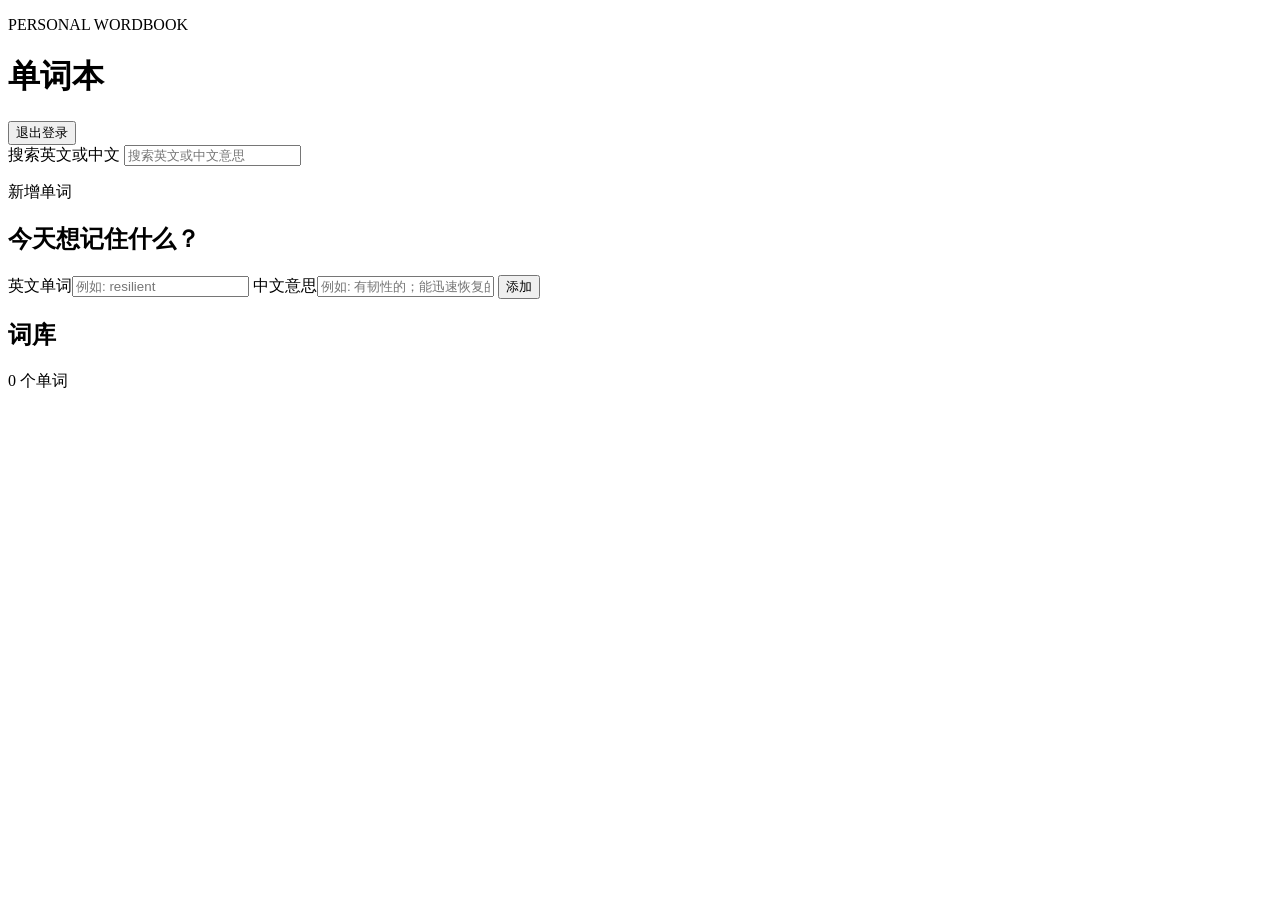
==== wordbook.html @ 28ba386d "feat: add wordbook page" ====
<!doctype html>
<html lang="zh-CN">
  <head>
    <meta charset="UTF-8" />
    <meta name="viewport" content="width=device-width, initial-scale=1.0" />
    <meta name="description" content="个人英语单词本" />
    <title>单词本</title>
    <link rel="stylesheet" href="styles.css" />
  </head>
  <body data-page="wordbook">
    <main class="page-shell">
      <header class="hero compact-hero">
        <p class="eyebrow">PERSONAL WORDBOOK</p>
        <h1>单词本</h1>
      </header>
      <section class="toolbar" aria-label="词库操作">
        <div class="identity">
          <span id="user-name"></span>
          <button id="sign-out" class="text-button" type="button">退出登录</button>
        </div>
        <label class="search-field" for="search">
          <span class="sr-only">搜索英文或中文</span>
          <input id="search" type="search" placeholder="搜索英文或中文意思" autocomplete="off" />
        </label>
      </section>
      <section class="card add-card" aria-labelledby="add-title">
        <div><p class="section-kicker">新增单词</p><h2 id="add-title">今天想记住什么？</h2></div>
        <form id="word-form" class="word-form">
          <label><span>英文单词</span><input id="word" name="word" placeholder="例如: resilient" autocomplete="off" required /></label>
          <label><span>中文意思</span><input id="meaning" name="meaning" placeholder="例如: 有韧性的；能迅速恢复的" autocomplete="off" required /></label>
          <button type="submit">添加</button>
        </form>
        <p id="word-message" class="form-message" aria-live="polite"></p>
      </section>
      <section class="dictionary" aria-live="polite">
        <div class="dictionary-heading"><h2>词库</h2><span id="word-count">0 个单词</span></div>
        <div id="word-list"></div>
      </section>
    </main>
    <template id="letter-group-template"><section class="letter-group"><h3></h3><ul></ul></section></template>
    <script src="app.js"></script>
  </body>
</html>
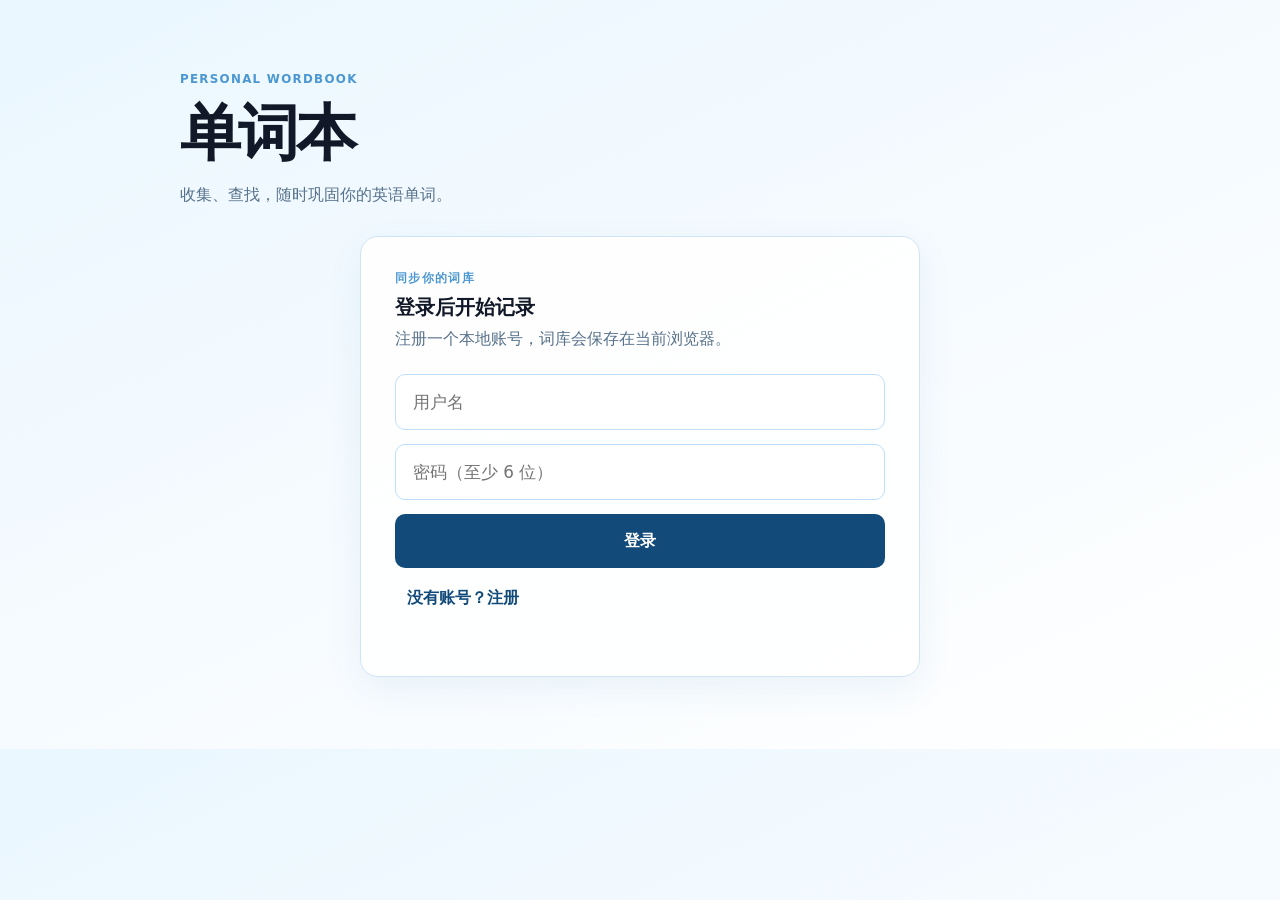
==== commit 6e5a12f9: "feat: add Chinese meaning generator" ====
--- a/wordbook.html
+++ b/wordbook.html
@@ -27,7 +27,8 @@
         <div><p class="section-kicker">新增单词</p><h2 id="add-title">今天想记住什么？</h2></div>
         <form id="word-form" class="word-form">
           <label><span>英文单词</span><input id="word" name="word" placeholder="例如: resilient" autocomplete="off" required /></label>
-          <label><span>中文意思</span><input id="meaning" name="meaning" placeholder="例如: 有韧性的；能迅速恢复的" autocomplete="off" required /></label>
+          <button id="translate-button" class="secondary-button" type="button">自动生成中文意思</button>
+          <label><span>中文意思</span><input id="meaning" name="meaning" placeholder="点击自动生成后可修改" autocomplete="off" required /></label>
           <button type="submit">添加</button>
         </form>
         <p id="word-message" class="form-message" aria-live="polite"></p>
--- a/styles.css
+++ b/styles.css
@@ -0,0 +1,6 @@
+:root { --blue-50:#f4faff; --blue-100:#e2f2ff; --blue-200:#bedfff; --blue-500:#4b97d1; --blue-800:#124b7a; --ink:#111827; --muted:#57728a; --line:#cfe4f5; --white:#fff; }
+* { box-sizing:border-box; }
+body { margin:0; min-width:320px; color:var(--ink); background:linear-gradient(155deg,#eaf7ff 0%,var(--blue-50) 44%,#fff 100%); font-family:Inter,"Microsoft YaHei",system-ui,sans-serif; }
+button,input { font:inherit; } button { cursor:pointer; } .page-shell { width:min(920px,calc(100% - 32px)); margin:0 auto; padding:72px 0; }
+.hero { margin-bottom:30px; } .eyebrow,.section-kicker { margin:0 0 7px; color:var(--blue-500); font-size:.74rem; font-weight:800; letter-spacing:.11em; } h1,h2,h3,p { margin-top:0; } h1 { margin-bottom:10px; font-size:clamp(2.25rem,6vw,3.8rem); letter-spacing:-.05em; } h2 { margin-bottom:8px; font-size:1.25rem; } .subtitle,.muted { color:var(--muted); } .card { padding:26px; border:1px solid var(--line); border-radius:18px; background:rgba(255,255,255,.9); box-shadow:0 12px 35px rgba(38,112,166,.08); }
+.auth-card,.toolbar,.word-form { display:flex; gap:14px; align-items:end; } .auth-card { display:block; max-width:560px; margin:0 auto; padding:34px; } .inline-form { display:grid; grid-template-columns:1fr; gap:14px; margin-top:24px; } .inline-form input { min-height:56px; padding:0 17px; font-size:1.05rem; } .inline-form button { min-height:54px; } .auth-switch { display:block; margin:16px auto 0; } input { width:100%; min-height:46px; padding:0 13px; border:1px solid var(--blue-200); border-radius:10px; outline:0; background:var(--white); color:var(--ink); } input:focus { border-color:var(--blue-500); box-shadow:0 0 0 3px rgba(75,151,209,.16); } button { min-height:46px; padding:0 17px; border:0; border-radius:10px; color:#fff; background:var(--blue-800); font-weight:700; } button:hover { background:#0b3b63; } .compact-hero { margin-bottom:24px; } .toolbar { justify-content:space-between; margin:0 0 16px; align-items:center; } .identity { color:var(--muted); font-size:.9rem; } .text-button { min-height:auto; margin-left:8px; padding:4px; color:var(--blue-800); background:none; } .search-field { width:min(100%,340px); } .add-card { margin-bottom:36px; } .word-form label { flex:1; } label span { display:block; margin:0 0 7px; color:var(--muted); font-size:.84rem; font-weight:700; }.word-form button { margin-top:25px; }.form-message { min-height:1.2em; margin:12px 0 0; color:var(--blue-800); font-size:.9rem; }.dictionary-heading { display:flex; justify-content:space-between; align-items:baseline; border-bottom:1px solid var(--line); }.dictionary-heading h2 { margin:0 0 14px; }.dictionary-heading span { color:var(--muted); font-size:.9rem; }.letter-group { display:grid; grid-template-columns:58px 1fr; gap:16px; padding:20px 0; border-bottom:1px solid var(--line); }.letter-group h3 { margin:0; color:var(--blue-500); font-size:1.12rem; }.letter-group ul { display:grid; gap:12px; margin:0; padding:0; list-style:none; }.word-item { display:flex; justify-content:space-between; gap:20px; align-items:baseline; }.word-item strong { color:#000; font-size:1.05rem; }.word-item span { color:var(--blue-800); text-align:right; }.empty { padding:28px 0; color:var(--muted); text-align:center; }.sr-only { position:absolute; width:1px; height:1px; overflow:hidden; clip:rect(0,0,0,0); white-space:nowrap; } @media (max-width:650px) { .page-shell { padding:42px 0; }.toolbar,.word-form { align-items:stretch; flex-direction:column; }.search-field { width:100%; }.word-form button { margin-top:0; }.word-item { flex-direction:column; gap:4px; }.word-item span { text-align:left; }.auth-card { padding:26px 20px; } }
